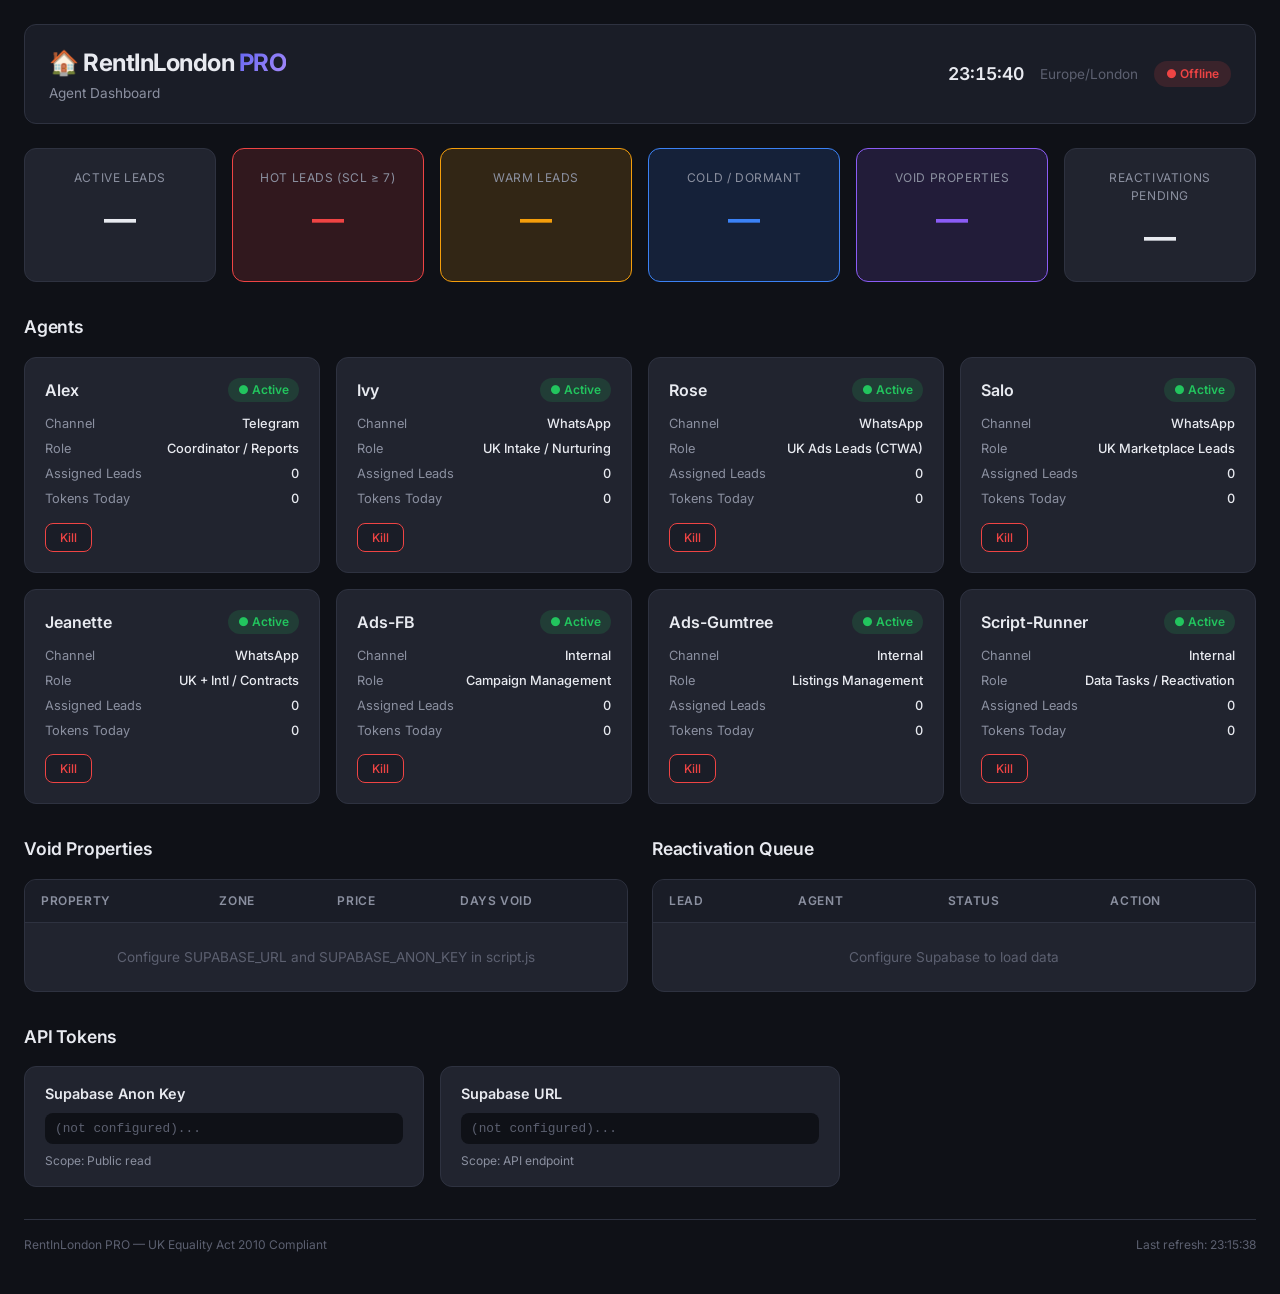
==== dashboard/index.html @ 2e410a84 "refactor(agents): direct CTWA lead flow + wacli + history protocol + dashboard - Remove ads-fb/ads-g" ====
<!DOCTYPE html>
<html lang="en">
<head>
  <meta charset="UTF-8">
  <meta name="viewport" content="width=device-width, initial-scale=1.0">
  <meta name="description" content="RentInLondon PRO — Dashboard de gestión de agentes IA y leads">
  <title>RentInLondon PRO — Dashboard</title>
  <link rel="stylesheet" href="style.css">
  <link rel="preconnect" href="https://fonts.googleapis.com">
  <link href="https://fonts.googleapis.com/css2?family=Inter:wght@400;500;600;700&display=swap" rel="stylesheet">
</head>
<body>
  <div class="app">
    <!-- Header -->
    <header class="header">
      <div class="header__brand">
        <h1 class="header__title">🏠 RentInLondon <span class="header__pro">PRO</span></h1>
        <span class="header__subtitle">Agent Dashboard</span>
      </div>
      <div class="header__status">
        <span class="header__time" id="currentTime">--:--</span>
        <span class="header__tz">Europe/London</span>
        <span class="header__connection" id="connectionStatus">● Offline</span>
      </div>
    </header>

    <!-- KPIs -->
    <section class="kpis" id="kpiSection">
      <div class="kpi-card">
        <span class="kpi-card__label">Active Leads</span>
        <span class="kpi-card__value" id="kpiActiveLeads">--</span>
      </div>
      <div class="kpi-card kpi-card--hot">
        <span class="kpi-card__label">HOT Leads (SCL ≥ 7)</span>
        <span class="kpi-card__value" id="kpiHotLeads">--</span>
      </div>
      <div class="kpi-card kpi-card--warm">
        <span class="kpi-card__label">WARM Leads</span>
        <span class="kpi-card__value" id="kpiWarmLeads">--</span>
      </div>
      <div class="kpi-card kpi-card--cold">
        <span class="kpi-card__label">COLD / Dormant</span>
        <span class="kpi-card__value" id="kpiColdLeads">--</span>
      </div>
      <div class="kpi-card kpi-card--void">
        <span class="kpi-card__label">Void Properties</span>
        <span class="kpi-card__value" id="kpiVoidProperties">--</span>
      </div>
      <div class="kpi-card">
        <span class="kpi-card__label">Reactivations Pending</span>
        <span class="kpi-card__value" id="kpiReactivationsPending">--</span>
      </div>
    </section>

    <!-- Agents Grid -->
    <section class="section">
      <h2 class="section__title">Agents</h2>
      <div class="agents-grid" id="agentsGrid">
        <!-- Populated by JS -->
      </div>
    </section>

    <!-- Two Column Layout -->
    <div class="two-col">
      <!-- Void Properties -->
      <section class="section">
        <h2 class="section__title">Void Properties</h2>
        <div class="table-wrapper">
          <table class="data-table" id="voidTable">
            <thead>
              <tr>
                <th>Property</th>
                <th>Zone</th>
                <th>Price</th>
                <th>Days Void</th>
              </tr>
            </thead>
            <tbody id="voidTableBody">
              <tr><td colspan="4" class="data-table__empty">Loading...</td></tr>
            </tbody>
          </table>
        </div>
      </section>

      <!-- Reactivation Queue -->
      <section class="section">
        <h2 class="section__title">Reactivation Queue</h2>
        <div class="table-wrapper">
          <table class="data-table" id="reactivationTable">
            <thead>
              <tr>
                <th>Lead</th>
                <th>Agent</th>
                <th>Status</th>
                <th>Action</th>
              </tr>
            </thead>
            <tbody id="reactivationTableBody">
              <tr><td colspan="4" class="data-table__empty">Loading...</td></tr>
            </tbody>
          </table>
        </div>
      </section>
    </div>

    <!-- API Tokens -->
    <section class="section">
      <h2 class="section__title">API Tokens</h2>
      <div class="tokens-grid" id="tokensGrid">
        <!-- Populated by JS -->
      </div>
    </section>

    <!-- Footer -->
    <footer class="footer">
      <span>RentInLondon PRO — UK Equality Act 2010 Compliant</span>
      <span id="lastRefresh">Last refresh: --</span>
    </footer>
  </div>

  <script src="script.js"></script>
</body>
</html>
---- dashboard/style.css ----
/* ═══════════════════════════════════════════════════════════════════════════ */
/* RentInLondon PRO — Dashboard Styles                                        */
/* ═══════════════════════════════════════════════════════════════════════════ */

:root {
  --bg-primary: #0f1117;
  --bg-secondary: #1a1d27;
  --bg-card: #21242f;
  --bg-hover: #2a2e3a;
  --border: #2e3240;
  --text-primary: #e8eaf0;
  --text-secondary: #8b90a0;
  --text-muted: #5c6070;
  --accent: #6366f1;
  --accent-glow: rgba(99, 102, 241, 0.15);
  --hot: #ef4444;
  --hot-glow: rgba(239, 68, 68, 0.15);
  --warm: #f59e0b;
  --warm-glow: rgba(245, 158, 11, 0.15);
  --cold: #3b82f6;
  --cold-glow: rgba(59, 130, 246, 0.15);
  --void: #8b5cf6;
  --void-glow: rgba(139, 92, 246, 0.15);
  --green: #22c55e;
  --green-glow: rgba(34, 197, 94, 0.15);
  --red: #ef4444;
  --radius: 12px;
  --radius-sm: 8px;
  --font: 'Inter', -apple-system, BlinkMacSystemFont, sans-serif;
  --shadow: 0 4px 24px rgba(0, 0, 0, 0.3);
  --transition: 0.2s ease;
}

*, *::before, *::after { box-sizing: border-box; margin: 0; padding: 0; }

body {
  font-family: var(--font);
  background: var(--bg-primary);
  color: var(--text-primary);
  line-height: 1.5;
  min-height: 100vh;
}

.app {
  max-width: 1400px;
  margin: 0 auto;
  padding: 24px;
}

/* ─── Header ─────────────────────────────────────────────────────────────── */

.header {
  display: flex;
  justify-content: space-between;
  align-items: center;
  padding: 20px 24px;
  background: var(--bg-secondary);
  border: 1px solid var(--border);
  border-radius: var(--radius);
  margin-bottom: 24px;
}

.header__title {
  font-size: 1.5rem;
  font-weight: 700;
  letter-spacing: -0.02em;
}

.header__pro {
  background: linear-gradient(135deg, var(--accent), #a78bfa);
  -webkit-background-clip: text;
  -webkit-text-fill-color: transparent;
  background-clip: text;
}

.header__subtitle {
  display: block;
  font-size: 0.85rem;
  color: var(--text-secondary);
  margin-top: 2px;
}

.header__status {
  display: flex;
  align-items: center;
  gap: 16px;
  font-size: 0.85rem;
}

.header__time {
  font-weight: 600;
  font-size: 1.1rem;
  font-variant-numeric: tabular-nums;
}

.header__tz { color: var(--text-muted); }

.header__connection {
  padding: 4px 12px;
  border-radius: 999px;
  font-size: 0.75rem;
  font-weight: 600;
}

.header__connection--online {
  color: var(--green);
  background: var(--green-glow);
}

.header__connection--offline {
  color: var(--red);
  background: var(--hot-glow);
}

/* ─── KPIs ───────────────────────────────────────────────────────────────── */

.kpis {
  display: grid;
  grid-template-columns: repeat(auto-fit, minmax(180px, 1fr));
  gap: 16px;
  margin-bottom: 32px;
}

.kpi-card {
  background: var(--bg-card);
  border: 1px solid var(--border);
  border-radius: var(--radius);
  padding: 20px;
  text-align: center;
  transition: transform var(--transition), box-shadow var(--transition);
}

.kpi-card:hover {
  transform: translateY(-2px);
  box-shadow: var(--shadow);
}

.kpi-card__label {
  display: block;
  font-size: 0.75rem;
  color: var(--text-secondary);
  text-transform: uppercase;
  letter-spacing: 0.05em;
  margin-bottom: 8px;
}

.kpi-card__value {
  display: block;
  font-size: 2rem;
  font-weight: 700;
  font-variant-numeric: tabular-nums;
}

.kpi-card--hot { border-color: var(--hot); background: var(--hot-glow); }
.kpi-card--hot .kpi-card__value { color: var(--hot); }
.kpi-card--warm { border-color: var(--warm); background: var(--warm-glow); }
.kpi-card--warm .kpi-card__value { color: var(--warm); }
.kpi-card--cold { border-color: var(--cold); background: var(--cold-glow); }
.kpi-card--cold .kpi-card__value { color: var(--cold); }
.kpi-card--void { border-color: var(--void); background: var(--void-glow); }
.kpi-card--void .kpi-card__value { color: var(--void); }

/* ─── Section ────────────────────────────────────────────────────────────── */

.section {
  margin-bottom: 32px;
}

.section__title {
  font-size: 1.1rem;
  font-weight: 600;
  margin-bottom: 16px;
  color: var(--text-primary);
  letter-spacing: -0.01em;
}

/* ─── Agents Grid ────────────────────────────────────────────────────────── */

.agents-grid {
  display: grid;
  grid-template-columns: repeat(auto-fill, minmax(280px, 1fr));
  gap: 16px;
}

.agent-card {
  background: var(--bg-card);
  border: 1px solid var(--border);
  border-radius: var(--radius);
  padding: 20px;
  transition: border-color var(--transition), box-shadow var(--transition);
}

.agent-card:hover {
  border-color: var(--accent);
  box-shadow: 0 0 0 1px var(--accent);
}

.agent-card__header {
  display: flex;
  justify-content: space-between;
  align-items: center;
  margin-bottom: 12px;
}

.agent-card__name {
  font-weight: 600;
  font-size: 1rem;
}

.agent-card__status {
  font-size: 0.75rem;
  font-weight: 600;
  padding: 3px 10px;
  border-radius: 999px;
}

.agent-card__status--active {
  color: var(--green);
  background: var(--green-glow);
}

.agent-card__status--inactive {
  color: var(--red);
  background: var(--hot-glow);
}

.agent-card__meta {
  display: flex;
  flex-direction: column;
  gap: 6px;
  margin-bottom: 14px;
}

.agent-card__meta-item {
  display: flex;
  justify-content: space-between;
  font-size: 0.8rem;
}

.agent-card__meta-label { color: var(--text-secondary); }
.agent-card__meta-value { font-weight: 500; font-variant-numeric: tabular-nums; }

.agent-card__actions {
  display: flex;
  gap: 8px;
}

/* ─── Buttons ────────────────────────────────────────────────────────────── */

.btn {
  padding: 6px 14px;
  border: 1px solid var(--border);
  border-radius: var(--radius-sm);
  background: var(--bg-secondary);
  color: var(--text-primary);
  font-size: 0.75rem;
  font-weight: 500;
  font-family: var(--font);
  cursor: pointer;
  transition: all var(--transition);
}

.btn:hover {
  background: var(--bg-hover);
  border-color: var(--text-muted);
}

.btn--danger {
  border-color: var(--red);
  color: var(--red);
}

.btn--danger:hover { background: var(--hot-glow); }

.btn--success {
  border-color: var(--green);
  color: var(--green);
}

.btn--success:hover { background: var(--green-glow); }

.btn--accent {
  background: var(--accent);
  border-color: var(--accent);
  color: white;
}

.btn--accent:hover { opacity: 0.9; }

/* ─── Two Column Layout ──────────────────────────────────────────────────── */

.two-col {
  display: grid;
  grid-template-columns: 1fr 1fr;
  gap: 24px;
}

@media (max-width: 900px) {
  .two-col { grid-template-columns: 1fr; }
}

/* ─── Tables ─────────────────────────────────────────────────────────────── */

.table-wrapper {
  background: var(--bg-card);
  border: 1px solid var(--border);
  border-radius: var(--radius);
  overflow: hidden;
}

.data-table {
  width: 100%;
  border-collapse: collapse;
  font-size: 0.85rem;
}

.data-table th {
  text-align: left;
  padding: 12px 16px;
  background: var(--bg-secondary);
  color: var(--text-secondary);
  font-weight: 600;
  font-size: 0.75rem;
  text-transform: uppercase;
  letter-spacing: 0.05em;
  border-bottom: 1px solid var(--border);
}

.data-table td {
  padding: 10px 16px;
  border-bottom: 1px solid var(--border);
}

.data-table tbody tr:last-child td { border-bottom: none; }

.data-table tbody tr:hover { background: var(--bg-hover); }

.data-table__empty {
  text-align: center;
  color: var(--text-muted);
  padding: 24px 16px !important;
}

/* ─── Status Badge ───────────────────────────────────────────────────────── */

.badge {
  display: inline-block;
  padding: 2px 8px;
  border-radius: 999px;
  font-size: 0.7rem;
  font-weight: 600;
}

.badge--pending { background: var(--warm-glow); color: var(--warm); }
.badge--approved { background: var(--green-glow); color: var(--green); }
.badge--rejected { background: var(--hot-glow); color: var(--red); }
.badge--sent { background: var(--cold-glow); color: var(--cold); }

/* ─── Tokens Grid ────────────────────────────────────────────────────────── */

.tokens-grid {
  display: grid;
  grid-template-columns: repeat(auto-fill, minmax(320px, 1fr));
  gap: 16px;
}

.token-card {
  background: var(--bg-card);
  border: 1px solid var(--border);
  border-radius: var(--radius);
  padding: 16px 20px;
}

.token-card__header {
  display: flex;
  justify-content: space-between;
  align-items: center;
  margin-bottom: 8px;
}

.token-card__name {
  font-weight: 600;
  font-size: 0.9rem;
}

.token-card__value {
  font-family: 'Courier New', monospace;
  font-size: 0.8rem;
  color: var(--text-muted);
  background: var(--bg-primary);
  padding: 6px 10px;
  border-radius: var(--radius-sm);
  overflow: hidden;
  text-overflow: ellipsis;
  white-space: nowrap;
}

.token-card__meta {
  margin-top: 8px;
  font-size: 0.75rem;
  color: var(--text-secondary);
}

/* ─── Footer ─────────────────────────────────────────────────────────────── */

.footer {
  display: flex;
  justify-content: space-between;
  padding: 16px 0;
  font-size: 0.75rem;
  color: var(--text-muted);
  border-top: 1px solid var(--border);
  margin-top: 24px;
}

/* ─── Scrollbar ──────────────────────────────────────────────────────────── */

::-webkit-scrollbar { width: 6px; }
::-webkit-scrollbar-track { background: var(--bg-primary); }
::-webkit-scrollbar-thumb { background: var(--border); border-radius: 3px; }
::-webkit-scrollbar-thumb:hover { background: var(--text-muted); }
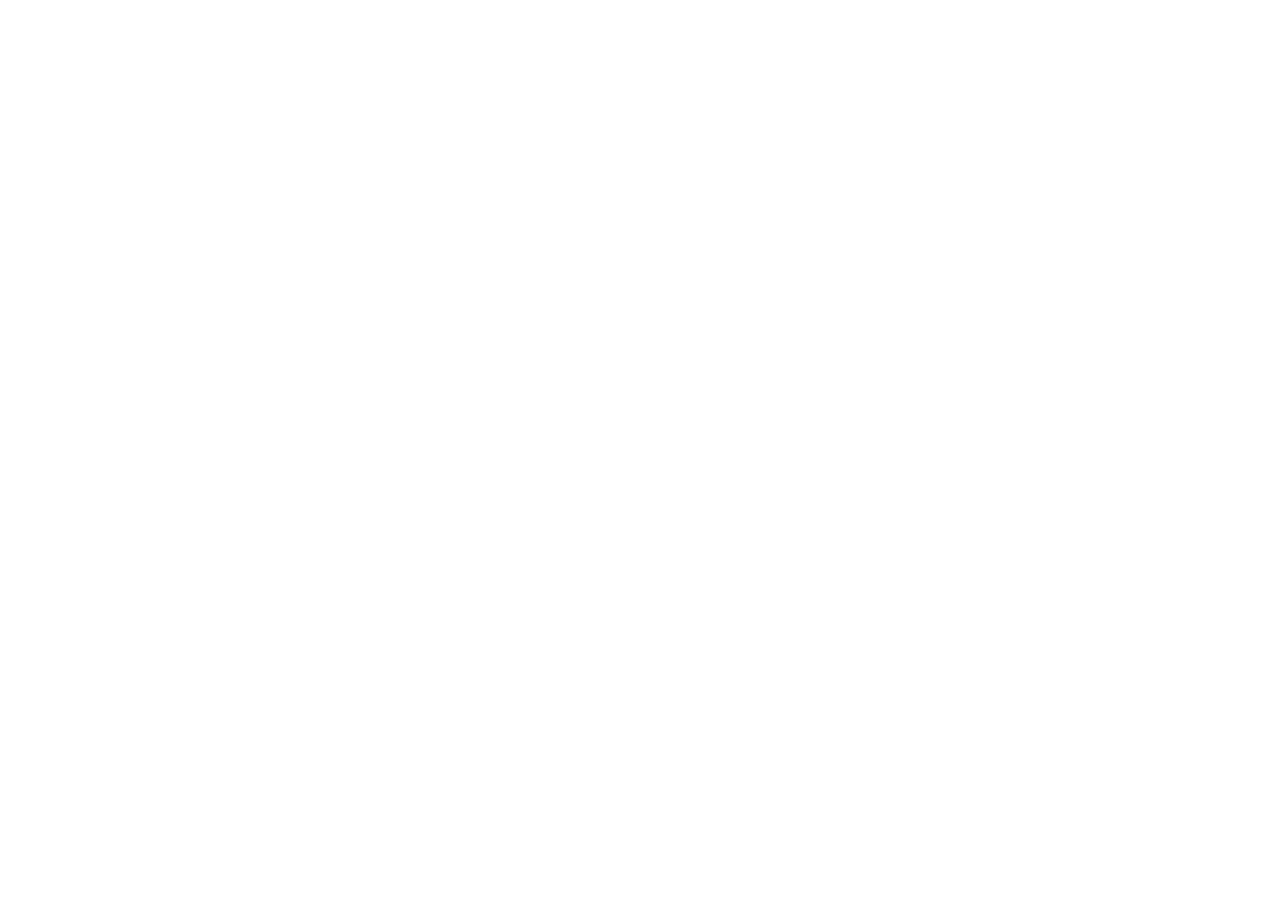
==== commit 3b96709c: "feat(dashboard): reorganize telemetry layout and restore react app" ====
--- a/dashboard/index.html
+++ b/dashboard/index.html
@@ -1,123 +1,30 @@
-<!DOCTYPE html>
+<!doctype html>
 <html lang="en">
-<head>
-  <meta charset="UTF-8">
-  <meta name="viewport" content="width=device-width, initial-scale=1.0">
-  <meta name="description" content="RentInLondon PRO — Dashboard de gestión de agentes IA y leads">
-  <title>RentInLondon PRO — Dashboard</title>
-  <link rel="stylesheet" href="style.css">
-  <link rel="preconnect" href="https://fonts.googleapis.com">
-  <link href="https://fonts.googleapis.com/css2?family=Inter:wght@400;500;600;700&display=swap" rel="stylesheet">
+  <head>
+    <meta charset="UTF-8" />
+    <meta name="viewport" content="width=device-width, initial-scale=1.0" />
+    <!-- TODO: Set the document title to the name of your application -->
+    <title>Mission Control — RentInLondon</title>
+    <meta name="description" content="Centralized command center for managing AI agents, content, and property operations">
+    <meta name="author" content="Lovable" />
+
+    <!-- TODO: Update og:title to match your application name -->
+    
+    
+    <meta property="og:type" content="website" />
+    <meta property="og:image" content="https://pub-bb2e103a32db4e198524a2e9ed8f35b4.r2.dev/30efd658-e7b8-4169-9c0c-9ee8fd1fa873/id-preview-f8e2f785--5f518d6e-3962-47d2-a610-e084e97bb6f8.lovable.app-1772952207728.png">
+
+    <meta name="twitter:card" content="summary_large_image" />
+    <meta name="twitter:site" content="@Lovable" />
+    <meta name="twitter:image" content="https://pub-bb2e103a32db4e198524a2e9ed8f35b4.r2.dev/30efd658-e7b8-4169-9c0c-9ee8fd1fa873/id-preview-f8e2f785--5f518d6e-3962-47d2-a610-e084e97bb6f8.lovable.app-1772952207728.png">
+    <meta property="og:title" content="Mission Control — RentInLondon">
+  <meta name="twitter:title" content="Mission Control — RentInLondon">
+  <meta property="og:description" content="Centralized command center for managing AI agents, content, and property operations">
+  <meta name="twitter:description" content="Centralized command center for managing AI agents, content, and property operations">
 </head>
-<body>
-  <div class="app">
-    <!-- Header -->
-    <header class="header">
-      <div class="header__brand">
-        <h1 class="header__title">🏠 RentInLondon <span class="header__pro">PRO</span></h1>
-        <span class="header__subtitle">Agent Dashboard</span>
-      </div>
-      <div class="header__status">
-        <span class="header__time" id="currentTime">--:--</span>
-        <span class="header__tz">Europe/London</span>
-        <span class="header__connection" id="connectionStatus">● Offline</span>
-      </div>
-    </header>
 
-    <!-- KPIs -->
-    <section class="kpis" id="kpiSection">
-      <div class="kpi-card">
-        <span class="kpi-card__label">Active Leads</span>
-        <span class="kpi-card__value" id="kpiActiveLeads">--</span>
-      </div>
-      <div class="kpi-card kpi-card--hot">
-        <span class="kpi-card__label">HOT Leads (SCL ≥ 7)</span>
-        <span class="kpi-card__value" id="kpiHotLeads">--</span>
-      </div>
-      <div class="kpi-card kpi-card--warm">
-        <span class="kpi-card__label">WARM Leads</span>
-        <span class="kpi-card__value" id="kpiWarmLeads">--</span>
-      </div>
-      <div class="kpi-card kpi-card--cold">
-        <span class="kpi-card__label">COLD / Dormant</span>
-        <span class="kpi-card__value" id="kpiColdLeads">--</span>
-      </div>
-      <div class="kpi-card kpi-card--void">
-        <span class="kpi-card__label">Void Properties</span>
-        <span class="kpi-card__value" id="kpiVoidProperties">--</span>
-      </div>
-      <div class="kpi-card">
-        <span class="kpi-card__label">Reactivations Pending</span>
-        <span class="kpi-card__value" id="kpiReactivationsPending">--</span>
-      </div>
-    </section>
-
-    <!-- Agents Grid -->
-    <section class="section">
-      <h2 class="section__title">Agents</h2>
-      <div class="agents-grid" id="agentsGrid">
-        <!-- Populated by JS -->
-      </div>
-    </section>
-
-    <!-- Two Column Layout -->
-    <div class="two-col">
-      <!-- Void Properties -->
-      <section class="section">
-        <h2 class="section__title">Void Properties</h2>
-        <div class="table-wrapper">
-          <table class="data-table" id="voidTable">
-            <thead>
-              <tr>
-                <th>Property</th>
-                <th>Zone</th>
-                <th>Price</th>
-                <th>Days Void</th>
-              </tr>
-            </thead>
-            <tbody id="voidTableBody">
-              <tr><td colspan="4" class="data-table__empty">Loading...</td></tr>
-            </tbody>
-          </table>
-        </div>
-      </section>
-
-      <!-- Reactivation Queue -->
-      <section class="section">
-        <h2 class="section__title">Reactivation Queue</h2>
-        <div class="table-wrapper">
-          <table class="data-table" id="reactivationTable">
-            <thead>
-              <tr>
-                <th>Lead</th>
-                <th>Agent</th>
-                <th>Status</th>
-                <th>Action</th>
-              </tr>
-            </thead>
-            <tbody id="reactivationTableBody">
-              <tr><td colspan="4" class="data-table__empty">Loading...</td></tr>
-            </tbody>
-          </table>
-        </div>
-      </section>
-    </div>
-
-    <!-- API Tokens -->
-    <section class="section">
-      <h2 class="section__title">API Tokens</h2>
-      <div class="tokens-grid" id="tokensGrid">
-        <!-- Populated by JS -->
-      </div>
-    </section>
-
-    <!-- Footer -->
-    <footer class="footer">
-      <span>RentInLondon PRO — UK Equality Act 2010 Compliant</span>
-      <span id="lastRefresh">Last refresh: --</span>
-    </footer>
-  </div>
-
-  <script src="script.js"></script>
-</body>
+  <body>
+    <div id="root"></div>
+    <script type="module" src="/src/main.tsx"></script>
+  </body>
 </html>
